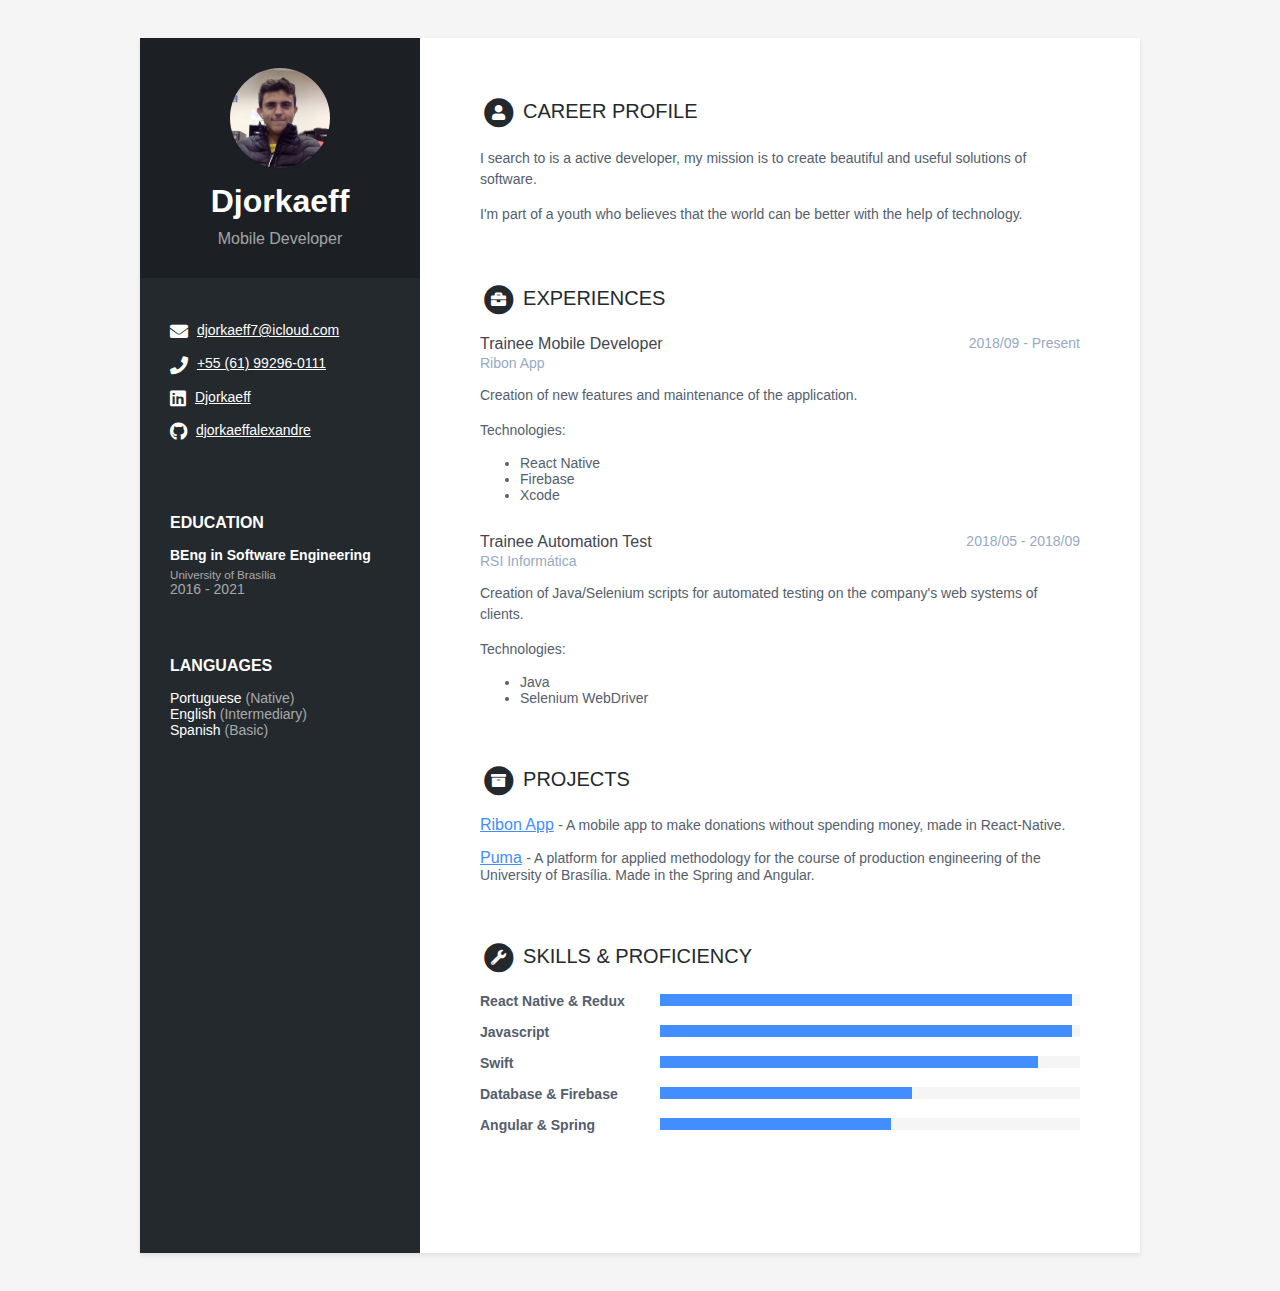
==== index.html @ cd5fdb22 "New cv" ====
<html lang="en">
  <head>
    <title>Resume Djorkaeff</title>
    <meta charset="utf-8">
    <meta http-equiv="X-UA-Compatible" content="IE=edge">
    <meta name="viewport" content="width=device-width, initial-scale=1.0">
    <link rel="stylesheet" href="https://use.fontawesome.com/releases/v5.3.1/css/all.css">
    <link rel="stylesheet" type="text/css" href="style.css">
  </head>
  <body>
    <div class="wrapper">
      <div class="sidebar-wrapper">
        <div class="profile-container">
          <img class="avatar" src="avatar.png" alt="profile picture">
          <h1 class="name">Djorkaeff</h1>
          <h3 class="tagline">Mobile Developer</h3>
        </div>
        <div class="contact-container container-block">
          <ul class="list-unstyled contact-list">
            <li class="email"><i class="fas fa-envelope"></i> <a href="mailto:djorkaeff7@icloud.com">djorkaeff7@icloud.com</a></li>
            <li class="phone"><i class="fas fa-phone"></i> <a href="tel:+55061992960111">+55 (61) 99296-0111</a></li>
            <li class="linkedin"><i class="fab fa-linkedin"></i> <a href="https://www.linkedin.com/in/djorkaeff-alexandre-vilela-pereira-5a6719160/" target="_blank">Djorkaeff</a></li>
            <li class="github"><i class="fab fa-github"></i> <a href="https://github.com/djorkaeffalexandre" target="_blank">djorkaeffalexandre</a></li>
          </ul>
        </div>
        <div class="education-container container-block">
          <h2 class="container-block-title"> Education</h2>
          <div class="item">
            <h4 class="degree">BEng in Software Engineering</h4>
            <h5 class="meta">University of Brasília</h5>
            <div class="time">2016 - 2021</div>
          </div>
        </div>
        <div class="languages-container container-block">
          <h2 class="container-block-title"> Languages</h2>
          <ul class="list-unstyled interests-list">
            <li> Portuguese <span class="lang-desc">(Native)</span></li>
            <li> English <span class="lang-desc">(Intermediary)</span></li>
            <li> Spanish <span class="lang-desc">(Basic)</span></li>
          </ul>
        </div>
      </div>
      <div class="main-wrapper">
        <section class="section summary-section">
          <h2 class="section-title"> <span class="fa-stack fa-xs"> <i class="fas fa-circle fa-stack-2x"></i> <i class="fas fa-user fa-stack-1x fa-inverse"></i> </span> Career Profile</h2>
          <div class="summary">
            <p>I search to is a active developer, my mission is to create beautiful and useful solutions of software.</p>
            <p>I'm part of a youth who believes that the world can be better with the help of technology.</p>
          </div>
        </section>
        <section class="section experiences-section">
          <h2 class="section-title"> <span class="fa-stack fa-xs"> <i class="fas fa-circle fa-stack-2x"></i> <i class="fas fa-briefcase fa-stack-1x fa-inverse"></i> </span> Experiences</h2>
          <div class="item">
            <div class="meta">
              <div class="upper-row">
                <h3 class="job-title">Trainee Mobile Developer</h3>
                <div class="time">2018/09 - Present</div>
              </div>
              <div class="company">Ribon App</div>
            </div>
            <div class="details">
              <p>Creation of new features and maintenance of the application.</p>
              <p>Technologies:</p>
              <ul>
                <li>React Native</li>
                <li>Firebase</li>
                <li>Xcode</li>
              </ul>
            </div>
          </div>
          <div class="item">
            <div class="meta">
              <div class="upper-row">
                <h3 class="job-title">Trainee Automation Test</h3>
                <div class="time">2018/05 - 2018/09</div>
              </div>
              <div class="company">RSI Informática</div>
            </div>
            <div class="details">
              <p>Creation of Java/Selenium scripts for automated testing on the company's web systems of clients.</p>
              <p>Technologies:</p>
              <ul>
                <li>Java</li>
                <li>Selenium WebDriver</li>
              </ul>
            </div>
          </div>
        </section>
        <section class="section projects-section">
          <h2 class="section-title"> <span class="fa-stack fa-xs"> <i class="fas fa-circle fa-stack-2x"></i> <i class="fas fa-archive fa-stack-1x fa-inverse"></i> </span> Projects</h2>
          <div class="item"> <span class="project-title"> <a href="http://ribon.io/">Ribon App</a> </span> - <span class="project-tagline">A mobile app to make donations without spending money, made in React-Native.</span></div>
          <div class="item"> <span class="project-title"> <a href="https://puma-frontend.herokuapp.com">Puma</a> </span> - <span class="project-tagline">A platform for applied methodology for the course of production engineering of the University of Brasília. Made in the Spring and Angular.</span></div>
        </section>
        <section class="skills-section section">
          <h2 class="section-title"> <span class="fa-stack fa-xs"> <i class="fas fa-circle fa-stack-2x"></i> <i class="fas fa-wrench fa-stack-1x fa-inverse"></i> </span> Skills &amp; Proficiency</h2>
          <div class="skillset">
            <div class="item">
              <h3 class="level-title">React Native &amp; Redux</h3>
              <div class="level-bar">
                <div class="level-bar-inner" data-level="98%" style="width: 98%;"></div>
              </div>
            </div>
            <div class="item">
              <h3 class="level-title">Javascript</h3>
              <div class="level-bar">
                <div class="level-bar-inner" data-level="98%" style="width: 98%;"></div>
              </div>
            </div>
            <div class="item">
              <h3 class="level-title">Swift</h3>
              <div class="level-bar">
                <div class="level-bar-inner" data-level="90%" style="width: 90%;"></div>
              </div>
            </div>
            <div class="item">
              <h3 class="level-title">Database &amp; Firebase</h3>
              <div class="level-bar">
                <div class="level-bar-inner" data-level="60%" style="width: 60%;"></div>
              </div>
            </div>
            <div class="item">
                <h3 class="level-title">Angular &amp; Spring</h3>
                <div class="level-bar">
                    <div class="level-bar-inner" data-level="55%" style="width: 55%;"></div>
                </div>
            </div>
          </div>
        </section>
      </div>
    </div>
  </body>
</html>
---- style.css ----
body {
	font-family:roboto,sans-serif;
	color:#545e6c;
	background:#f5f5f5;
	font-size:14px;
	padding:30px;
	-webkit-font-smoothing:antialiased;
	-moz-osx-font-smoothing:grayscale;
}

h1,h2,h3,h4,h5,h6 {
	font-weight:700;
}

a {
	color:#438eff;
}

a:hover {
	text-decoration:underline;
	color:#24292e;
}

a:focus {
	text-decoration:none;
}

p {
	line-height:1.5;
}

.wrapper {
	background:#24292e;
	max-width:1000px;
	margin:0 auto;
	position:relative;
	-webkit-box-shadow:0 2px 4px rgba(0,0,0,.1);
	-moz-box-shadow:0 2px 4px rgba(0,0,0,.1);
	box-shadow:0 2px 4px rgba(0,0,0,.1);
}

.sidebar-wrapper {
	background:#24292e;
	position:absolute;
	left:0;
	width:280px;
	height:100%;
	min-height:800px;
	color:#fff;
}

.sidebar-wrapper a {
	color:#fff;
}

.sidebar-wrapper .profile-container {
	padding:30px;
	background:rgba(0,0,0,.2);
	text-align:center;
	color:#fff;
}

.sidebar-wrapper .name {
	font-size:32px;
	font-weight:900;
	margin-top:0;
	margin-bottom:10px;
}

.sidebar-wrapper .tagline {
	color:rgba(255,255,255,.6);
	font-size:16px;
	font-weight:400;
	margin-top:0;
	margin-bottom:0;
}

.sidebar-wrapper .profile {
	margin-bottom:15px;
}

.sidebar-wrapper .avatar {
	max-width:100px;
	margin-bottom:15px;
	border:0 solid #fff;
	border-radius:100%;
	box-shadow:0 1px 1px rgba(0,0,0,.1);
}

.sidebar-wrapper .contact-list .fas,.sidebar-wrapper .contact-list .fab {
	margin-right:5px;
	font-size:18px;
	vertical-align:middle;
}

.sidebar-wrapper .contact-list li {
	margin-bottom:15px;
}

.sidebar-wrapper .contact-list li:last-child {
	margin-bottom:0;
}

.sidebar-wrapper .container-block {
	padding:30px;
}

.sidebar-wrapper .container-block-title {
	text-transform:uppercase;
	font-size:16px;
	font-weight:700;
	margin-top:0;
	margin-bottom:15px;
}
.sidebar-wrapper .degree {
	font-size:14px;
	margin-top:0;
	margin-bottom:5px;
}

.sidebar-wrapper .education-container .item {
	margin-bottom:15px;
}

.sidebar-wrapper .education-container .item:last-child {
	margin-bottom:0;
}

.sidebar-wrapper .education-container .meta {
	color:rgba(255,255,255,.6);
	font-weight:500;
	margin-bottom:0;
	margin-top:0;
}

.sidebar-wrapper .education-container .time {
	color:rgba(255,255,255,.6);
	font-weight:500;
	margin-bottom:0;
}

.sidebar-wrapper .languages-container .lang-desc {
	color:rgba(255,255,255,.6);
}

.sidebar-wrapper .languages-list {
	margin-bottom:0;
}

.sidebar-wrapper .languages-list li {
	margin-bottom:10px;
}

.sidebar-wrapper .languages-list li:last-child {
	margin-bottom:0;
}

.main-wrapper {
	padding-left: 280px;
	background:#fff;
	margin-left: 280px;
	padding:60px;
}

.main-wrapper .section-title {
	text-transform:uppercase;
	font-size:20px;
	font-weight:500;
	color:#24292e;
	position:relative;
	margin-top:0;
	margin-bottom:20px;
}

.main-wrapper .section {
	margin-bottom:60px;
}

.main-wrapper .experiences-section .item,.main-wrapper .educations-section .item {
	margin-bottom:30px;
}

.main-wrapper .upper-row {
	position:relative;
	overflow:hidden;
	margin-bottom:2px;
}

.main-wrapper .job-title,.main-wrapper .degree {
	color:#3f4650;
	font-size:16px;
	margin-top:0;
	margin-bottom:0;
	font-weight:500
}

.main-wrapper .time {
	position:absolute;
	right:0;
	top:0;
	color:#97aac3;
}

.main-wrapper .company,.main-wrapper .university {
	margin-bottom:10px;
	color:#97aac3;
}

.main-wrapper .project-title {
	font-size:16px;
	font-weight:400;
	margin-top:0;
	margin-bottom:5px;
}

.main-wrapper .projects-section .intro {
	margin-bottom:30px;
}

.main-wrapper .projects-section .item {
	margin-bottom:15px;
}

.skillset .item {
	margin-bottom:15px;
	overflow:hidden;
}

.skillset .level-title {
	font-size:14px;
	margin-top:0;
	margin-bottom:12px;
}

.skillset .level-bar {
	height:12px;
	background:#f5f5f5;
}

.skillset .level-bar-inner {
	height:12px;
	background:#438eff;
}

@media(max-width:767px) {
	body{
		padding:0;
	}
	.sidebar-wrapper{
		position:static;
		width:inherit;
	}
	.main-wrapper{
		padding:30px;
		margin-left: 0px;
	}
	.main-wrapper .time {
		position:static;
		display:block;
		margin-top:5px;
	}
	.main-wrapper .upper-row{
		margin-bottom:0;
	}
}

@media(min-width:992px) {
	.skillset .level-title{
		display:inline-block;
		float:left;
		width:30%;
		margin-bottom:0;
	}
	.skillset .level-bar{
		display:inline-block;
		width:70%;
		float:left;
		position:relative;
		top:1px;
	}
}

@media print {
	@page {
		size:A4;
	}
	body{
		font-size:12pt;
	}
	img.avatar{
		filter:grayscale(1);
		-webkit-filter:greyscale(1);
	}
	.main-wrapper .time{
		float:right;
		color:#000!important;
		-webkit-print-color-adjust:exact;
	}
	.sidebar-wrapper{
		position:static;
		float:right;
		width:40%;
		-webkit-print-color-adjust:exact;
	}
	.remove-container.container-block{
		display:none;
	}
	.skillset .level-bar-inner{
		background-color:#000!important;
		-webkit-print-color-adjust:exact;
	}
}

.list-unstyled {
	padding-left: 0;
	list-style: none;
}
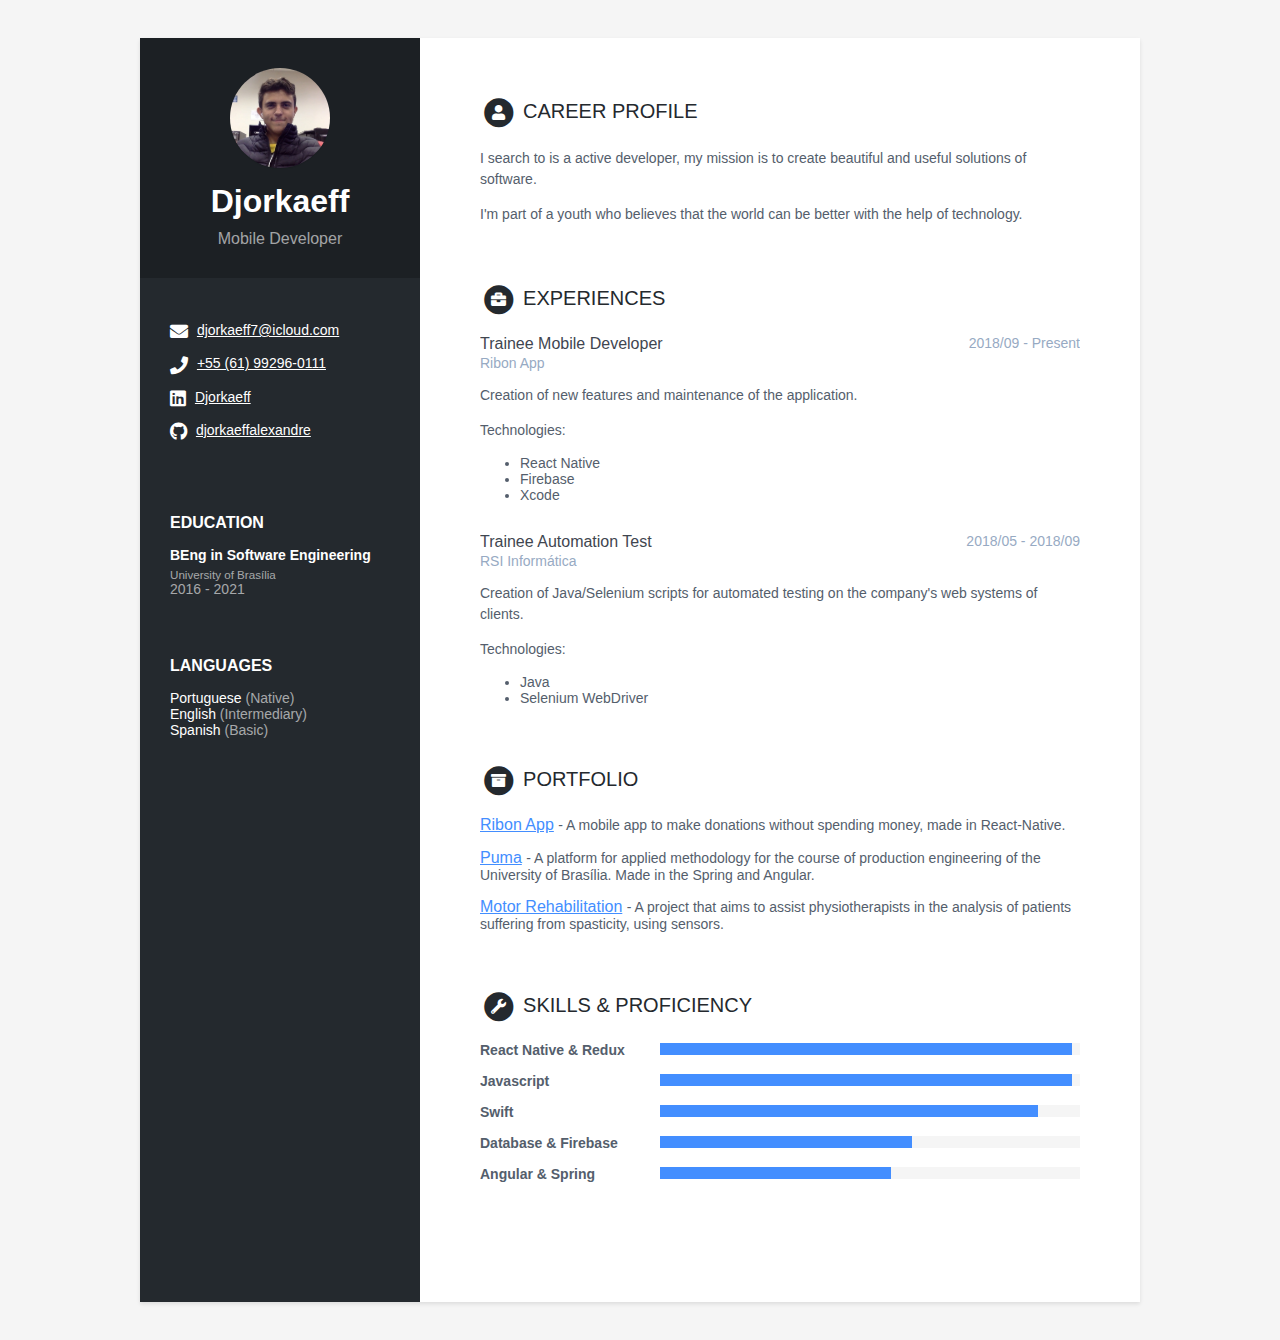
==== commit d1b0aa22: "Add rehab to portfolio" ====
--- a/index.html
+++ b/index.html
@@ -87,9 +87,10 @@
           </div>
         </section>
         <section class="section projects-section">
-          <h2 class="section-title"> <span class="fa-stack fa-xs"> <i class="fas fa-circle fa-stack-2x"></i> <i class="fas fa-archive fa-stack-1x fa-inverse"></i> </span> Projects</h2>
+          <h2 class="section-title"> <span class="fa-stack fa-xs"> <i class="fas fa-circle fa-stack-2x"></i> <i class="fas fa-archive fa-stack-1x fa-inverse"></i> </span> Portfolio</h2>
           <div class="item"> <span class="project-title"> <a href="http://ribon.io/">Ribon App</a> </span> - <span class="project-tagline">A mobile app to make donations without spending money, made in React-Native.</span></div>
           <div class="item"> <span class="project-title"> <a href="https://puma-frontend.herokuapp.com">Puma</a> </span> - <span class="project-tagline">A platform for applied methodology for the course of production engineering of the University of Brasília. Made in the Spring and Angular.</span></div>
+          <div class="item"> <span class="project-title"> <a href="https://github.com/fga-eps-mds/2018.1-Reabilitacao-Motora">Motor Rehabilitation</a> </span> - <span class="project-tagline">A project that aims to assist physiotherapists in the analysis of patients suffering from spasticity, using sensors.</span></div>
         </section>
         <section class="skills-section section">
           <h2 class="section-title"> <span class="fa-stack fa-xs"> <i class="fas fa-circle fa-stack-2x"></i> <i class="fas fa-wrench fa-stack-1x fa-inverse"></i> </span> Skills &amp; Proficiency</h2>
@@ -97,31 +98,31 @@
             <div class="item">
               <h3 class="level-title">React Native &amp; Redux</h3>
               <div class="level-bar">
-                <div class="level-bar-inner" data-level="98%" style="width: 98%;"></div>
+                <div class="level-bar-inner" style="width: 98%;"></div>
               </div>
             </div>
             <div class="item">
               <h3 class="level-title">Javascript</h3>
               <div class="level-bar">
-                <div class="level-bar-inner" data-level="98%" style="width: 98%;"></div>
+                <div class="level-bar-inner" style="width: 98%;"></div>
               </div>
             </div>
             <div class="item">
               <h3 class="level-title">Swift</h3>
               <div class="level-bar">
-                <div class="level-bar-inner" data-level="90%" style="width: 90%;"></div>
+                <div class="level-bar-inner" style="width: 90%;"></div>
               </div>
             </div>
             <div class="item">
               <h3 class="level-title">Database &amp; Firebase</h3>
               <div class="level-bar">
-                <div class="level-bar-inner" data-level="60%" style="width: 60%;"></div>
+                <div class="level-bar-inner" style="width: 60%;"></div>
               </div>
             </div>
             <div class="item">
                 <h3 class="level-title">Angular &amp; Spring</h3>
                 <div class="level-bar">
-                    <div class="level-bar-inner" data-level="55%" style="width: 55%;"></div>
+                    <div class="level-bar-inner" style="width: 55%;"></div>
                 </div>
             </div>
           </div>
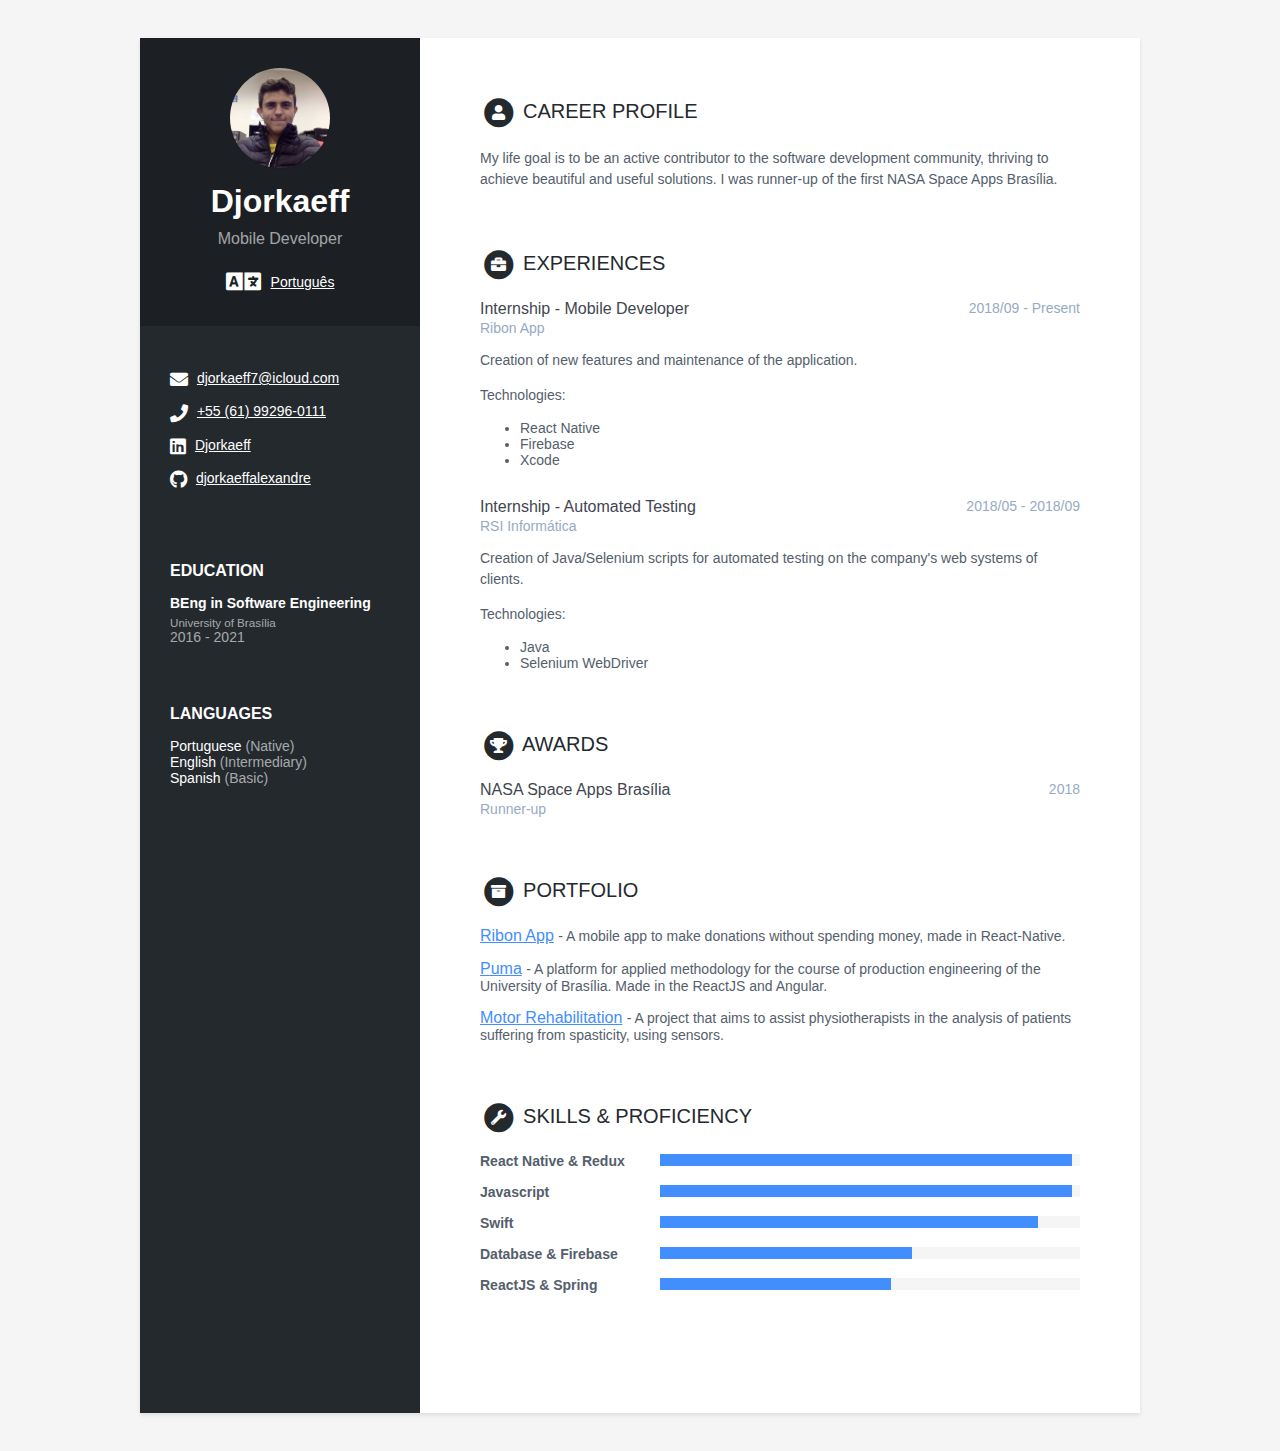
==== commit 4472310d: "Add awards." ====
--- a/index.html
+++ b/index.html
@@ -3,6 +3,7 @@
     <title>Resume Djorkaeff</title>
     <meta charset="utf-8">
     <meta http-equiv="X-UA-Compatible" content="IE=edge">
+    <link rel="icon" href="favicon.ico" type="image/x-icon">
     <meta name="viewport" content="width=device-width, initial-scale=1.0">
     <link rel="stylesheet" href="https://use.fontawesome.com/releases/v5.3.1/css/all.css">
     <link rel="stylesheet" type="text/css" href="style.css">
@@ -14,6 +15,9 @@
           <img class="avatar" src="avatar.png" alt="profile picture">
           <h1 class="name">Djorkaeff</h1>
           <h3 class="tagline">Mobile Developer</h3>
+          <div class="language">
+            <i class="fas fa-language fa-2x align" style="color:white;"></i><a href="pt" style="margin-left: 10px;color:#fff;">Português</a>
+          </div>
         </div>
         <div class="contact-container container-block">
           <ul class="list-unstyled contact-list">
@@ -44,8 +48,7 @@
         <section class="section summary-section">
           <h2 class="section-title"> <span class="fa-stack fa-xs"> <i class="fas fa-circle fa-stack-2x"></i> <i class="fas fa-user fa-stack-1x fa-inverse"></i> </span> Career Profile</h2>
           <div class="summary">
-            <p>I search to is a active developer, my mission is to create beautiful and useful solutions of software.</p>
-            <p>I'm part of a youth who believes that the world can be better with the help of technology.</p>
+            <p>My life goal is to be an active contributor to the software development community, thriving to achieve beautiful and useful solutions. I was runner-up of the first NASA Space Apps Brasília.</p>
           </div>
         </section>
         <section class="section experiences-section">
@@ -53,7 +56,7 @@
           <div class="item">
             <div class="meta">
               <div class="upper-row">
-                <h3 class="job-title">Trainee Mobile Developer</h3>
+                <h3 class="job-title">Internship - Mobile Developer</h3>
                 <div class="time">2018/09 - Present</div>
               </div>
               <div class="company">Ribon App</div>
@@ -71,7 +74,7 @@
           <div class="item">
             <div class="meta">
               <div class="upper-row">
-                <h3 class="job-title">Trainee Automation Test</h3>
+                <h3 class="job-title">Internship - Automated Testing</h3>
                 <div class="time">2018/05 - 2018/09</div>
               </div>
               <div class="company">RSI Informática</div>
@@ -86,10 +89,22 @@
             </div>
           </div>
         </section>
+        <section class="section experiences-section">
+          <h2 class="section-title"> <span class="fa-stack fa-xs"> <i class="fas fa-circle fa-stack-2x"></i> <i class="fas fa-trophy fa-stack-1x fa-inverse"></i> </span> Awards</h2>
+          <div class="item">
+            <div class="meta">
+              <div class="upper-row">
+                <h3 class="job-title">NASA Space Apps Brasília</h3>
+                <div class="time">2018</div>
+              </div>
+              <div class="company">Runner-up</div>
+            </div>
+          </div>
+        </section>
         <section class="section projects-section">
           <h2 class="section-title"> <span class="fa-stack fa-xs"> <i class="fas fa-circle fa-stack-2x"></i> <i class="fas fa-archive fa-stack-1x fa-inverse"></i> </span> Portfolio</h2>
           <div class="item"> <span class="project-title"> <a href="http://ribon.io/">Ribon App</a> </span> - <span class="project-tagline">A mobile app to make donations without spending money, made in React-Native.</span></div>
-          <div class="item"> <span class="project-title"> <a href="https://puma-frontend.herokuapp.com">Puma</a> </span> - <span class="project-tagline">A platform for applied methodology for the course of production engineering of the University of Brasília. Made in the Spring and Angular.</span></div>
+          <div class="item"> <span class="project-title"> <a href="https://puma-frontend.herokuapp.com">Puma</a> </span> - <span class="project-tagline">A platform for applied methodology for the course of production engineering of the University of Brasília. Made in the ReactJS and Angular.</span></div>
           <div class="item"> <span class="project-title"> <a href="https://github.com/fga-eps-mds/2018.1-Reabilitacao-Motora">Motor Rehabilitation</a> </span> - <span class="project-tagline">A project that aims to assist physiotherapists in the analysis of patients suffering from spasticity, using sensors.</span></div>
         </section>
         <section class="skills-section section">
@@ -120,7 +135,7 @@
               </div>
             </div>
             <div class="item">
-                <h3 class="level-title">Angular &amp; Spring</h3>
+                <h3 class="level-title">ReactJS &amp; Spring</h3>
                 <div class="level-bar">
                     <div class="level-bar-inner" style="width: 55%;"></div>
                 </div>
@@ -130,4 +145,4 @@
       </div>
     </div>
   </body>
-</html>+</html>
--- a/style.css
+++ b/style.css
@@ -280,38 +280,16 @@
 	}
 }
 
-@media print {
-	@page {
-		size:A4;
-	}
-	body{
-		font-size:12pt;
-	}
-	img.avatar{
-		filter:grayscale(1);
-		-webkit-filter:greyscale(1);
-	}
-	.main-wrapper .time{
-		float:right;
-		color:#000!important;
-		-webkit-print-color-adjust:exact;
-	}
-	.sidebar-wrapper{
-		position:static;
-		float:right;
-		width:40%;
-		-webkit-print-color-adjust:exact;
-	}
-	.remove-container.container-block{
-		display:none;
-	}
-	.skillset .level-bar-inner{
-		background-color:#000!important;
-		-webkit-print-color-adjust:exact;
-	}
-}
-
 .list-unstyled {
 	padding-left: 0;
 	list-style: none;
+}
+
+.language {
+	align-items: center;
+	margin-top: 20;
+}
+
+.align {
+	vertical-align: -5;
 }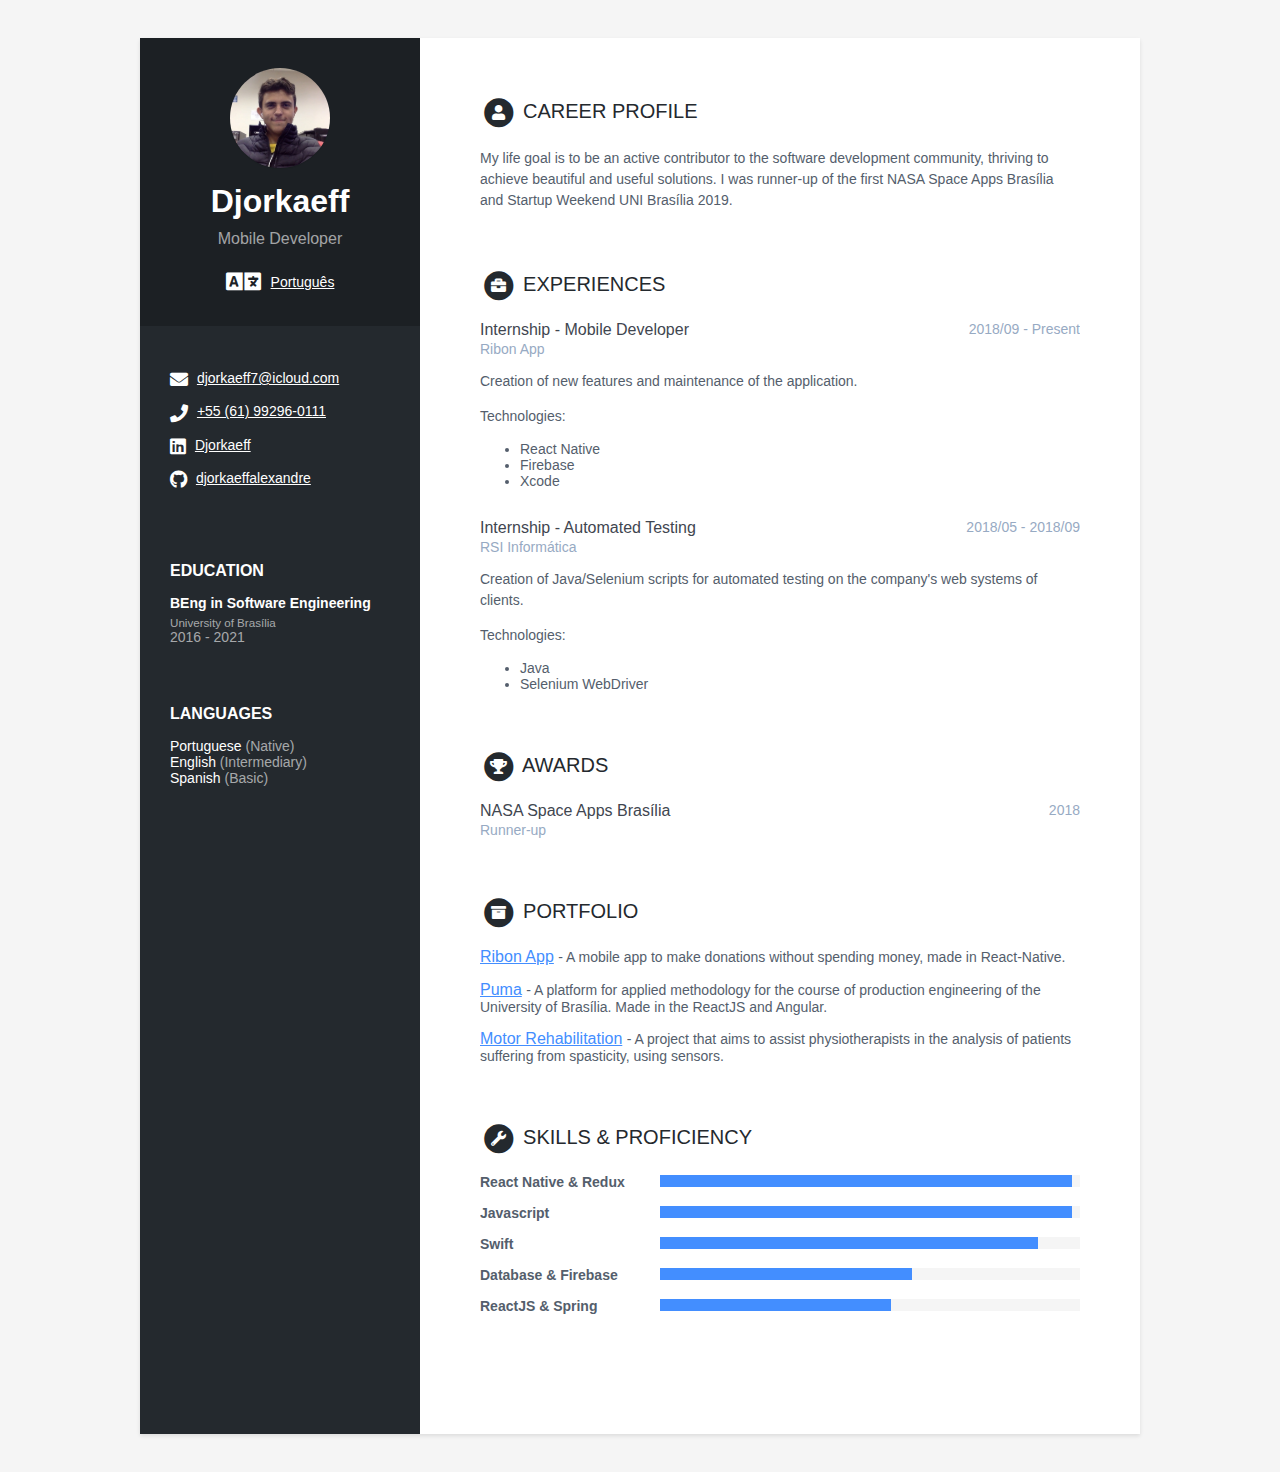
==== commit 0c51e653: "Update index.html" ====
--- a/index.html
+++ b/index.html
@@ -48,7 +48,7 @@
         <section class="section summary-section">
           <h2 class="section-title"> <span class="fa-stack fa-xs"> <i class="fas fa-circle fa-stack-2x"></i> <i class="fas fa-user fa-stack-1x fa-inverse"></i> </span> Career Profile</h2>
           <div class="summary">
-            <p>My life goal is to be an active contributor to the software development community, thriving to achieve beautiful and useful solutions. I was runner-up of the first NASA Space Apps Brasília.</p>
+            <p>My life goal is to be an active contributor to the software development community, thriving to achieve beautiful and useful solutions. I was runner-up of the first NASA Space Apps Brasília and Startup Weekend UNI Brasília 2019.</p>
           </div>
         </section>
         <section class="section experiences-section">
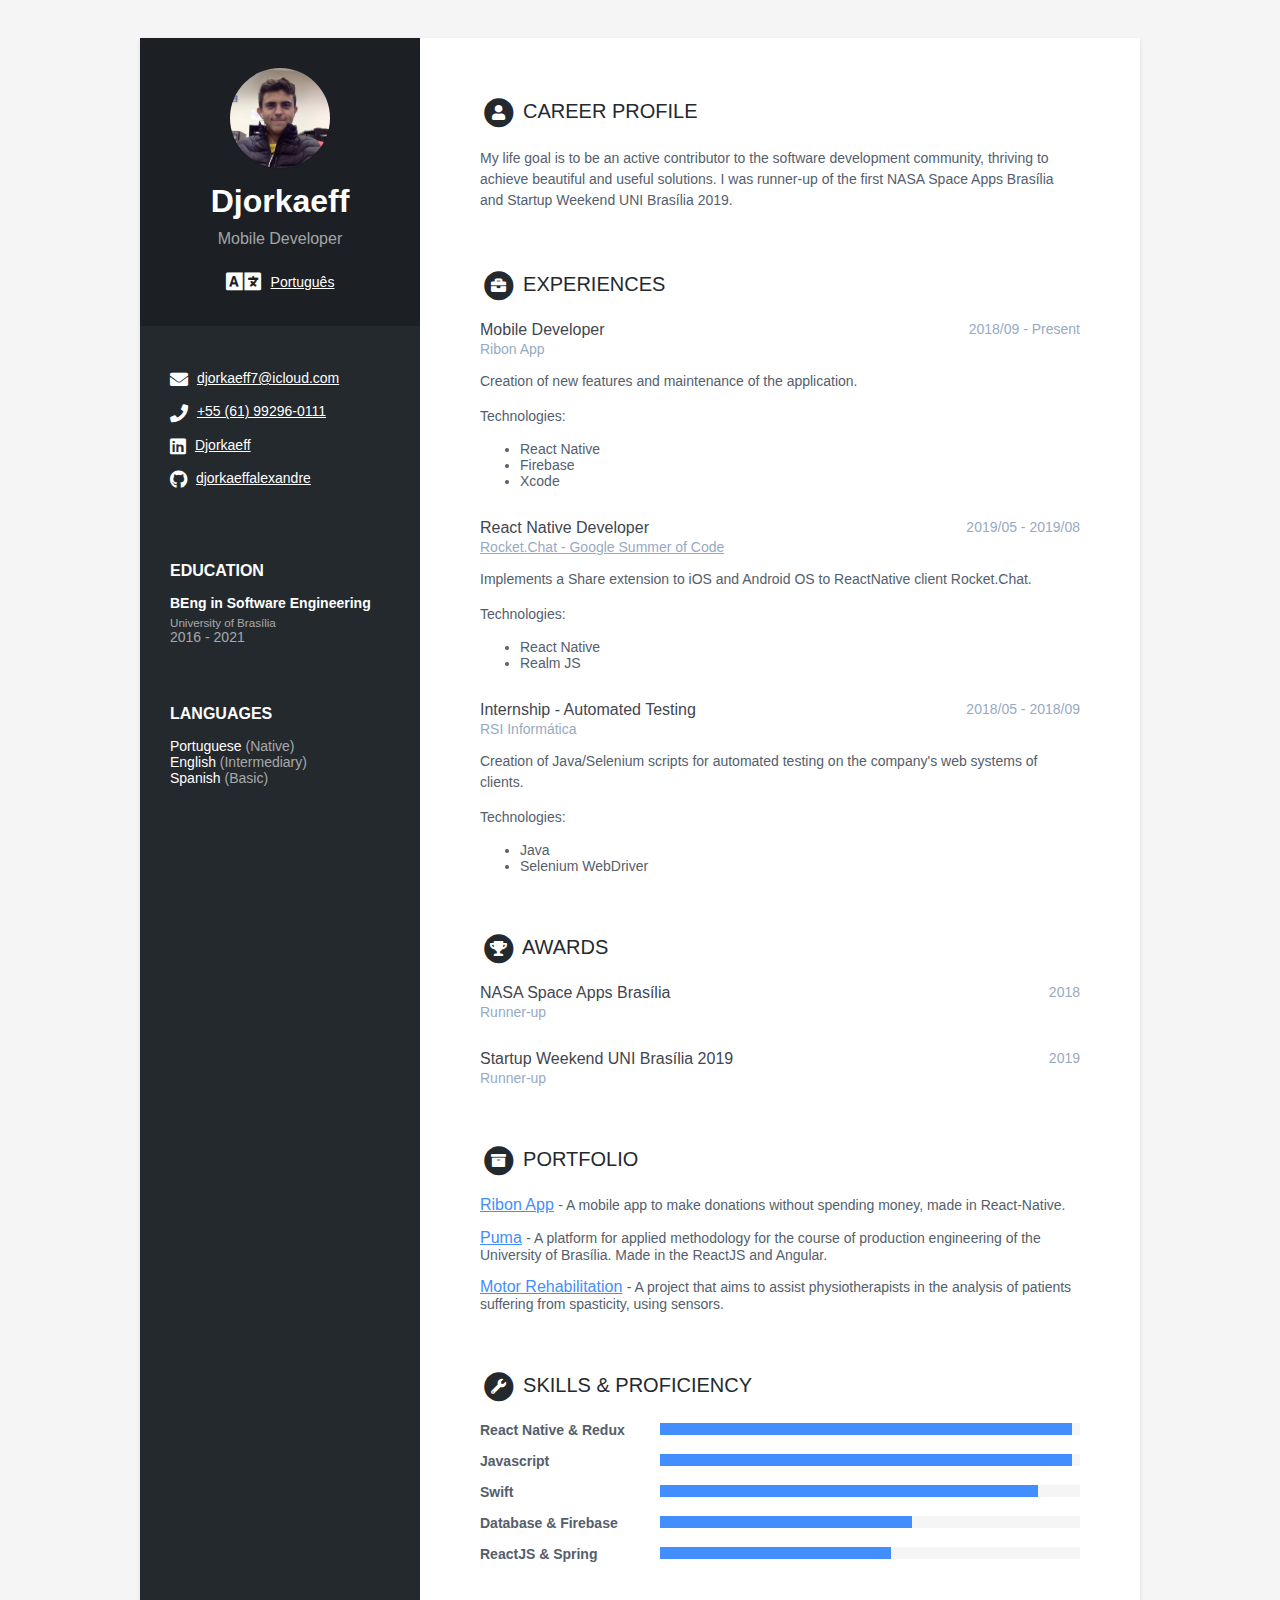
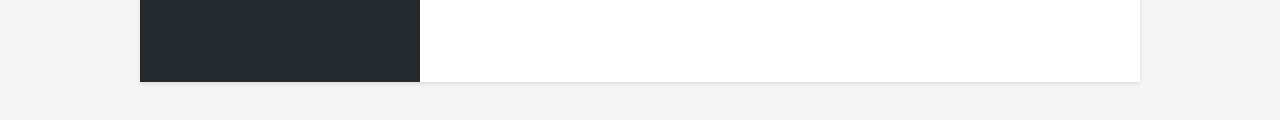
==== commit 3787b3ff: "Add GSoC experience." ====
--- a/index.html
+++ b/index.html
@@ -56,7 +56,7 @@
           <div class="item">
             <div class="meta">
               <div class="upper-row">
-                <h3 class="job-title">Internship - Mobile Developer</h3>
+                <h3 class="job-title">Mobile Developer</h3>
                 <div class="time">2018/09 - Present</div>
               </div>
               <div class="company">Ribon App</div>
@@ -68,6 +68,23 @@
                 <li>React Native</li>
                 <li>Firebase</li>
                 <li>Xcode</li>
+              </ul>
+            </div>
+          </div>
+          <div class="item">
+            <div class="meta">
+              <div class="upper-row">
+                <h3 class="job-title">React Native Developer</h3>
+                <div class="time">2019/05 - 2019/08</div>
+              </div>
+              <a href="https://summerofcode.withgoogle.com/projects/#5407787847254016" class="company">Rocket.Chat - Google Summer of Code</a>
+            </div>
+            <div class="details">
+              <p>Implements a Share extension to iOS and Android OS to ReactNative client Rocket.Chat.</p>
+              <p>Technologies:</p>
+              <ul>
+                <li>React Native</li>
+                <li>Realm JS</li>
               </ul>
             </div>
           </div>
@@ -96,6 +113,15 @@
               <div class="upper-row">
                 <h3 class="job-title">NASA Space Apps Brasília</h3>
                 <div class="time">2018</div>
+              </div>
+              <div class="company">Runner-up</div>
+            </div>
+          </div>
+          <div class="item">
+            <div class="meta">
+              <div class="upper-row">
+                <h3 class="job-title">Startup Weekend UNI Brasília 2019</h3>
+                <div class="time">2019</div>
               </div>
               <div class="company">Runner-up</div>
             </div>
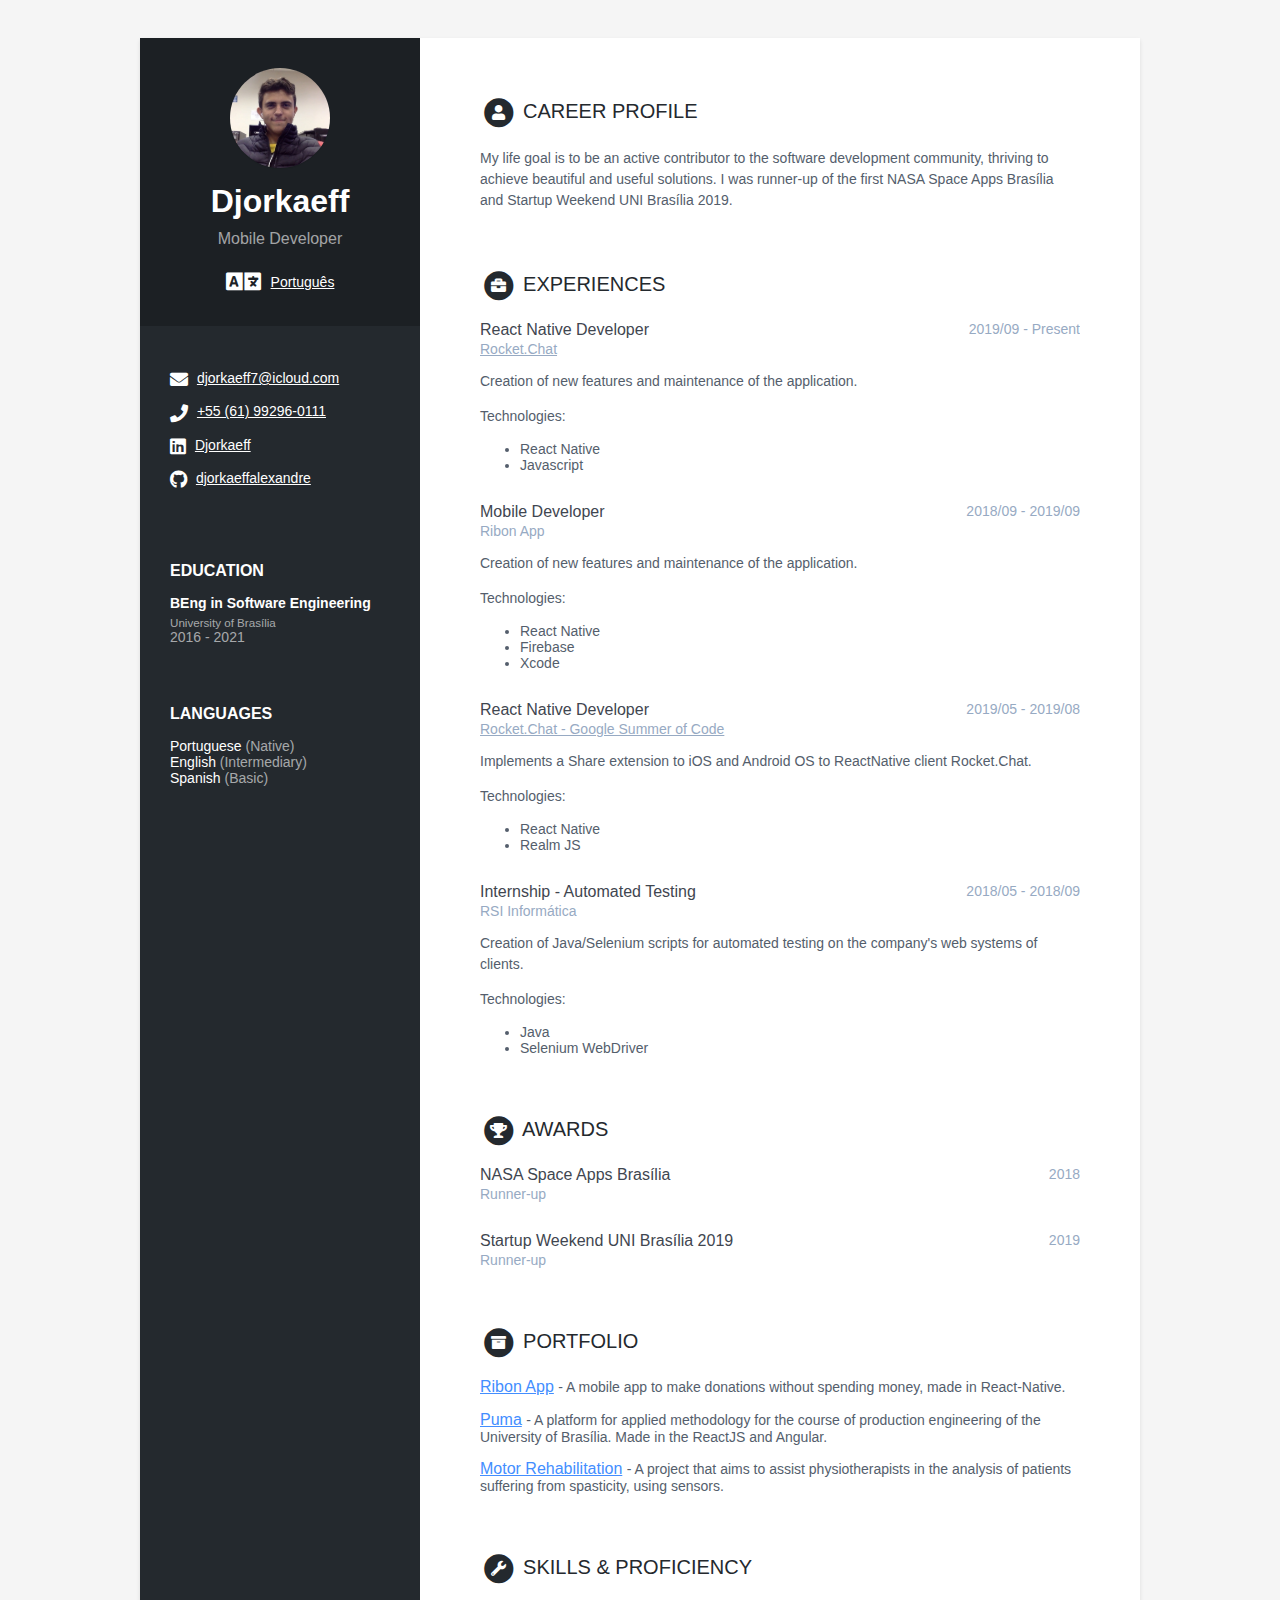
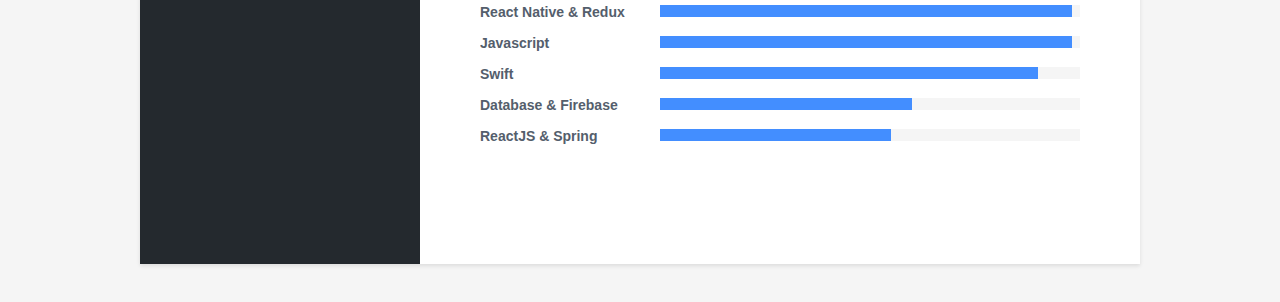
==== commit 1fd4224e: "Testing stuff" ====
--- a/index.html
+++ b/index.html
@@ -7,6 +7,19 @@
     <meta name="viewport" content="width=device-width, initial-scale=1.0">
     <link rel="stylesheet" href="https://use.fontawesome.com/releases/v5.3.1/css/all.css">
     <link rel="stylesheet" type="text/css" href="style.css">
+    <meta data-react-helmet="true" name="description" content="Você recebeu um convite para  abrir uma conta digital gratuita">
+    <meta data-react-helmet="true" name="og:url" content="https://www.bancointer.com.br/">
+    <meta data-react-helmet="true" name="og:title" content="Você foi convidado para abrir a sua conta no Inter">
+    <meta data-react-helmet="true" name="og:description" content="Você recebeu um convite para  abrir uma conta digital gratuita">
+    <meta data-react-helmet="true" name="og:type" content="website">
+    <meta data-react-helmet="true" name="og:image" content="https://www.bancointer.com.brhttps://assets.bancointer.com.br/static/site_banner_ba-330def47a35cd68d9d7f2a0c1aacda8f.png">
+    <meta data-react-helmet="true" name="fb:app_id" content="1183603465006449">
+    <meta data-react-helmet="true" name="twitter:card" content="summary">
+    <meta data-react-helmet="true" name="twitter:site" content="@bancointer">
+    <meta data-react-helmet="true" name="twitter:creator" content="@bancointer">
+    <meta data-react-helmet="true" name="twitter:title" content="Você foi convidado para abrir a sua conta no Inter">
+    <meta data-react-helmet="true" name="twitter:description" content="Você recebeu um convite para  abrir uma conta digital gratuita">
+    <meta data-react-helmet="true" name="twitter:image" content="https://www.bancointer.com.brhttps://assets.bancointer.com.br/static/site_banner_ba-330def47a35cd68d9d7f2a0c1aacda8f.png">
   </head>
   <body>
     <div class="wrapper">
@@ -56,8 +69,25 @@
           <div class="item">
             <div class="meta">
               <div class="upper-row">
+                <h3 class="job-title">React Native Developer</h3>
+                <div class="time">2019/09 - Present</div>
+              </div>
+              <a href="https://rocket.chat" class="company">Rocket.Chat</a>
+            </div>
+            <div class="details">
+              <p>Creation of new features and maintenance of the application.</p>
+              <p>Technologies:</p>
+              <ul>
+                <li>React Native</li>
+                <li>Javascript</li>
+              </ul>
+            </div>
+          </div>
+          <div class="item">
+            <div class="meta">
+              <div class="upper-row">
                 <h3 class="job-title">Mobile Developer</h3>
-                <div class="time">2018/09 - Present</div>
+                <div class="time">2018/09 - 2019/09</div>
               </div>
               <div class="company">Ribon App</div>
             </div>
